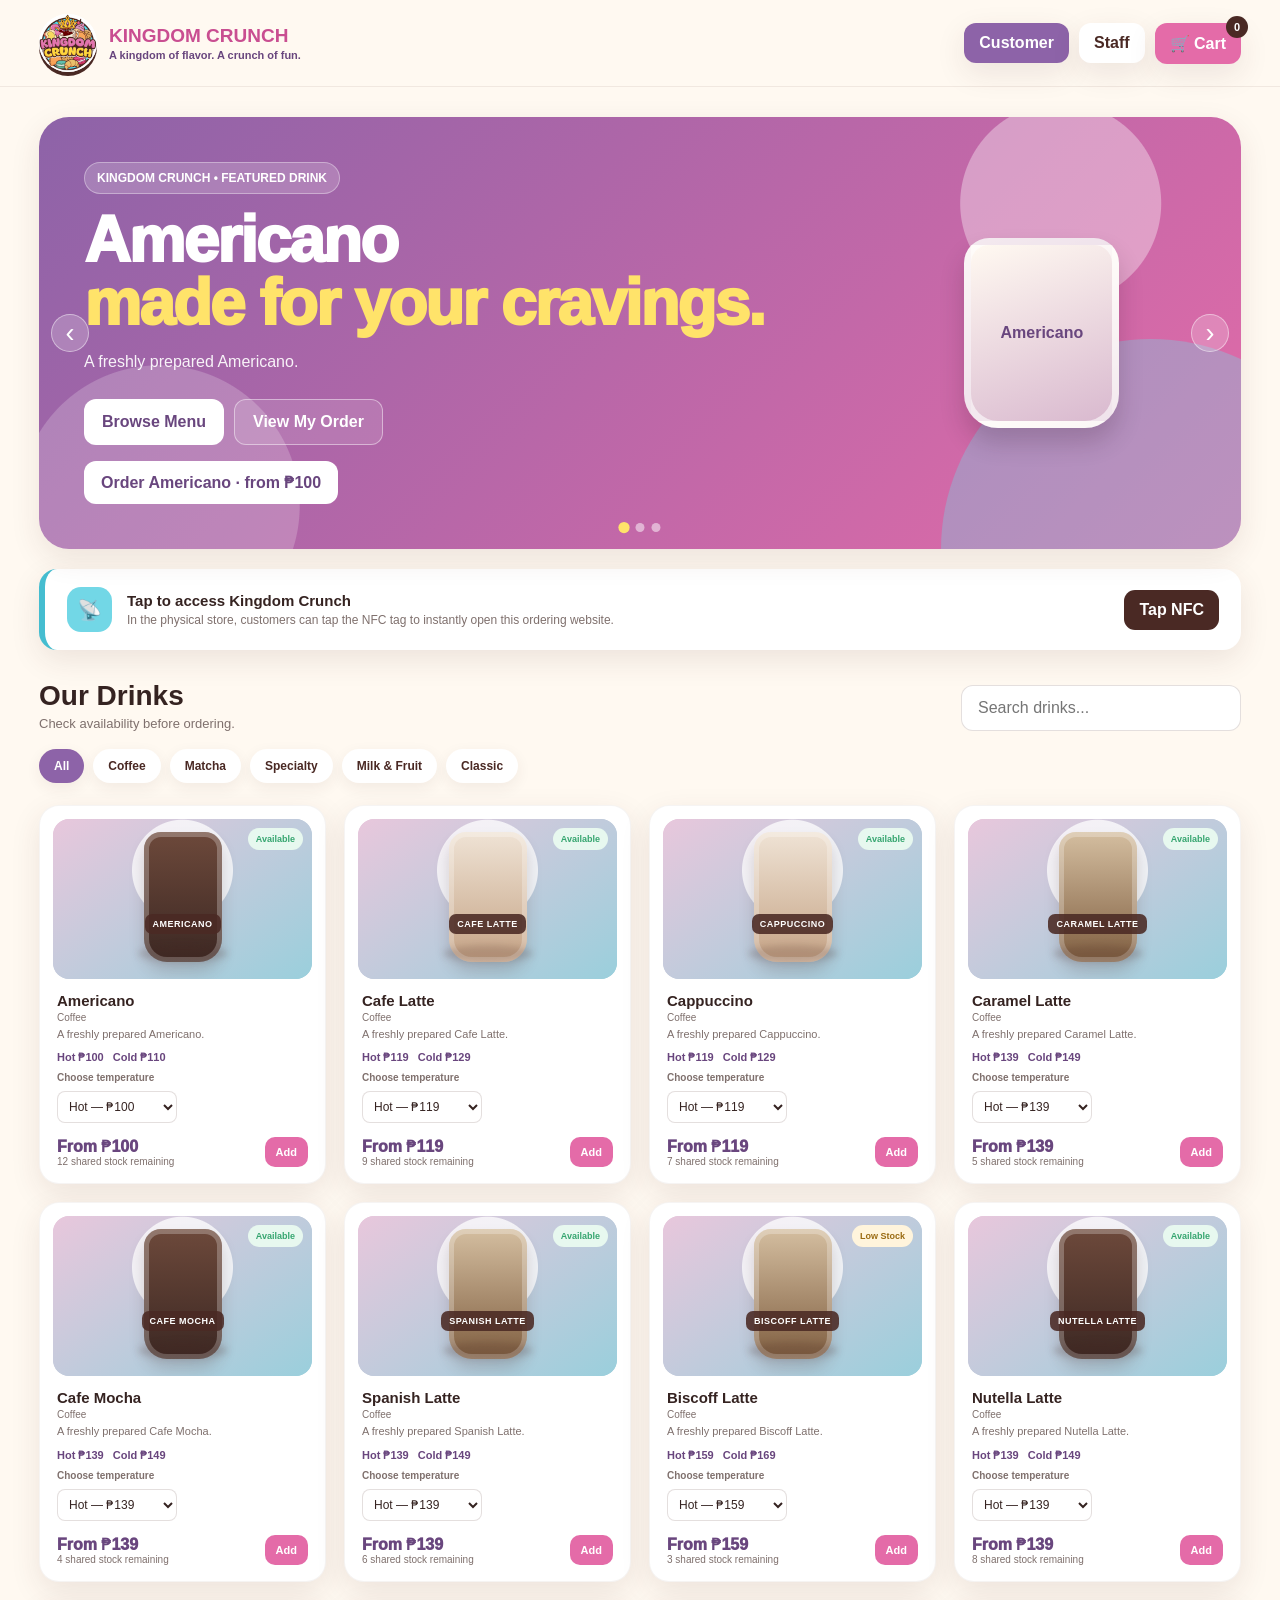
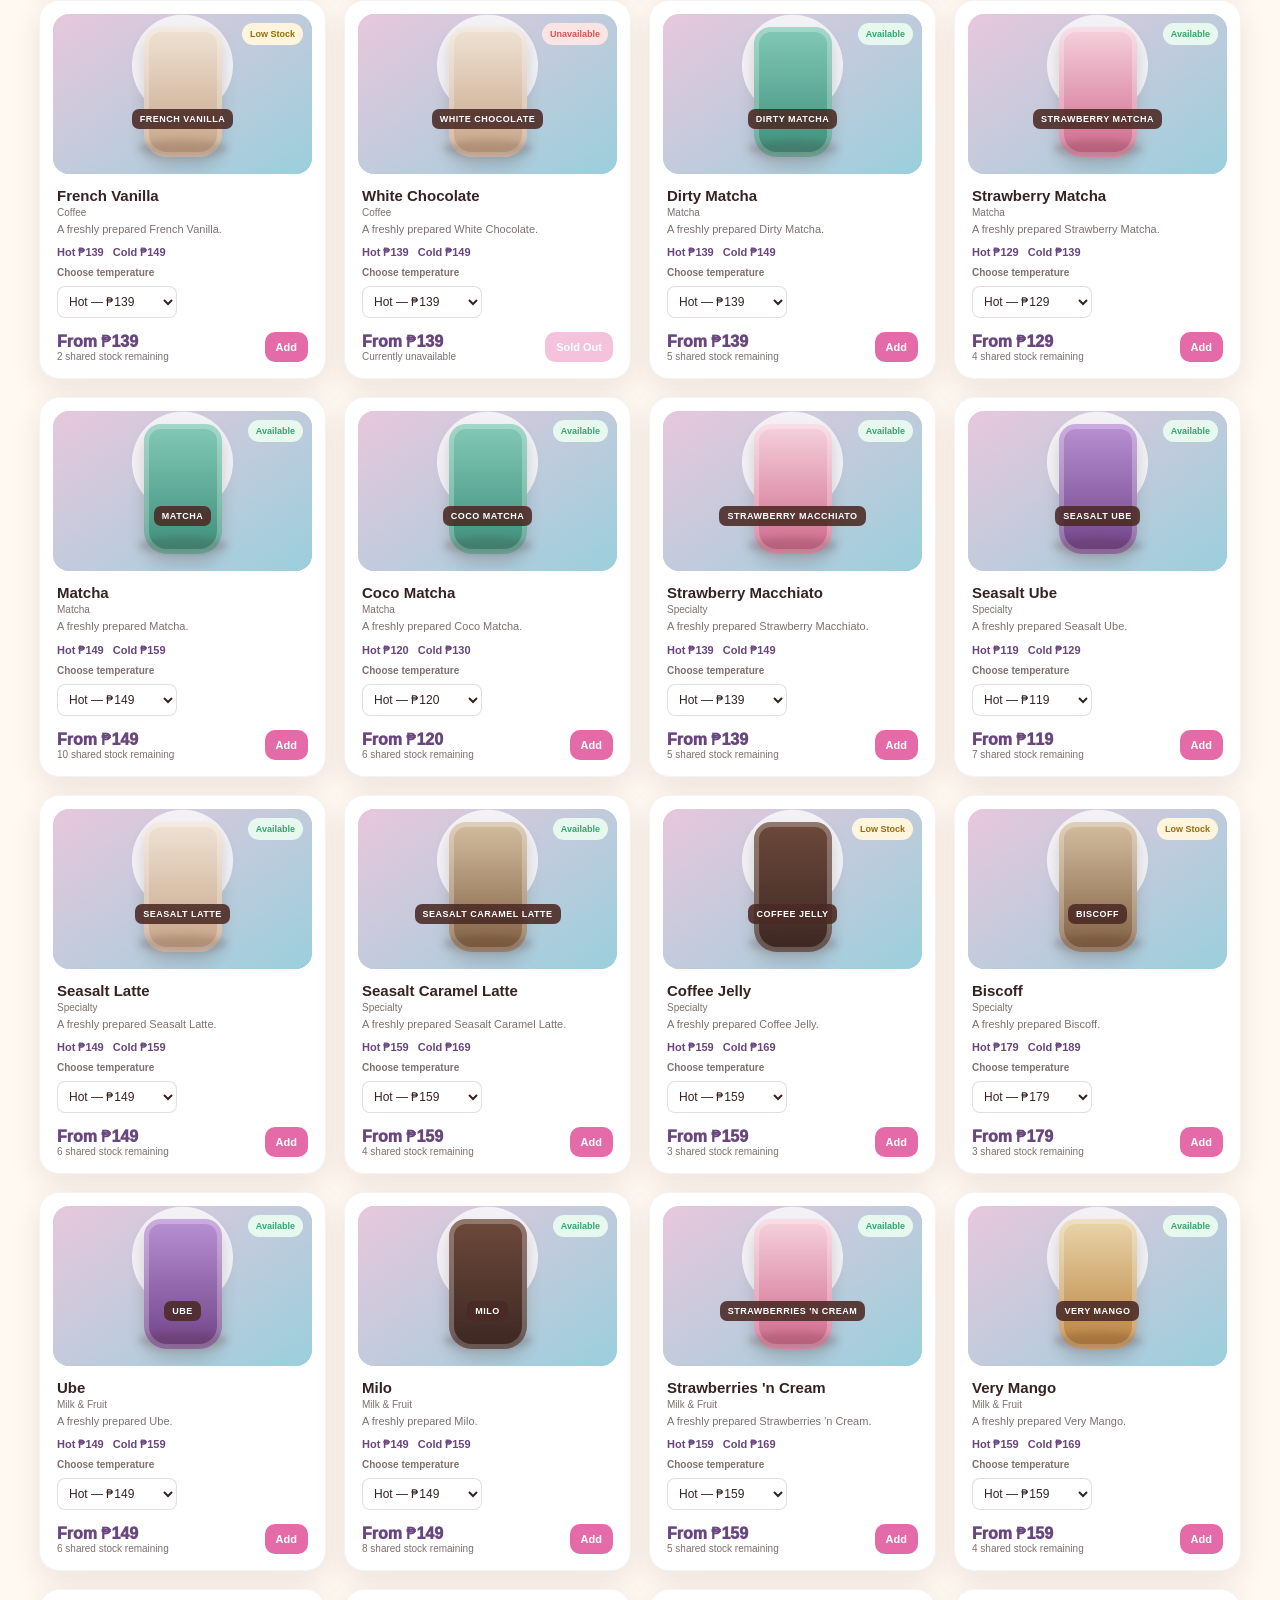
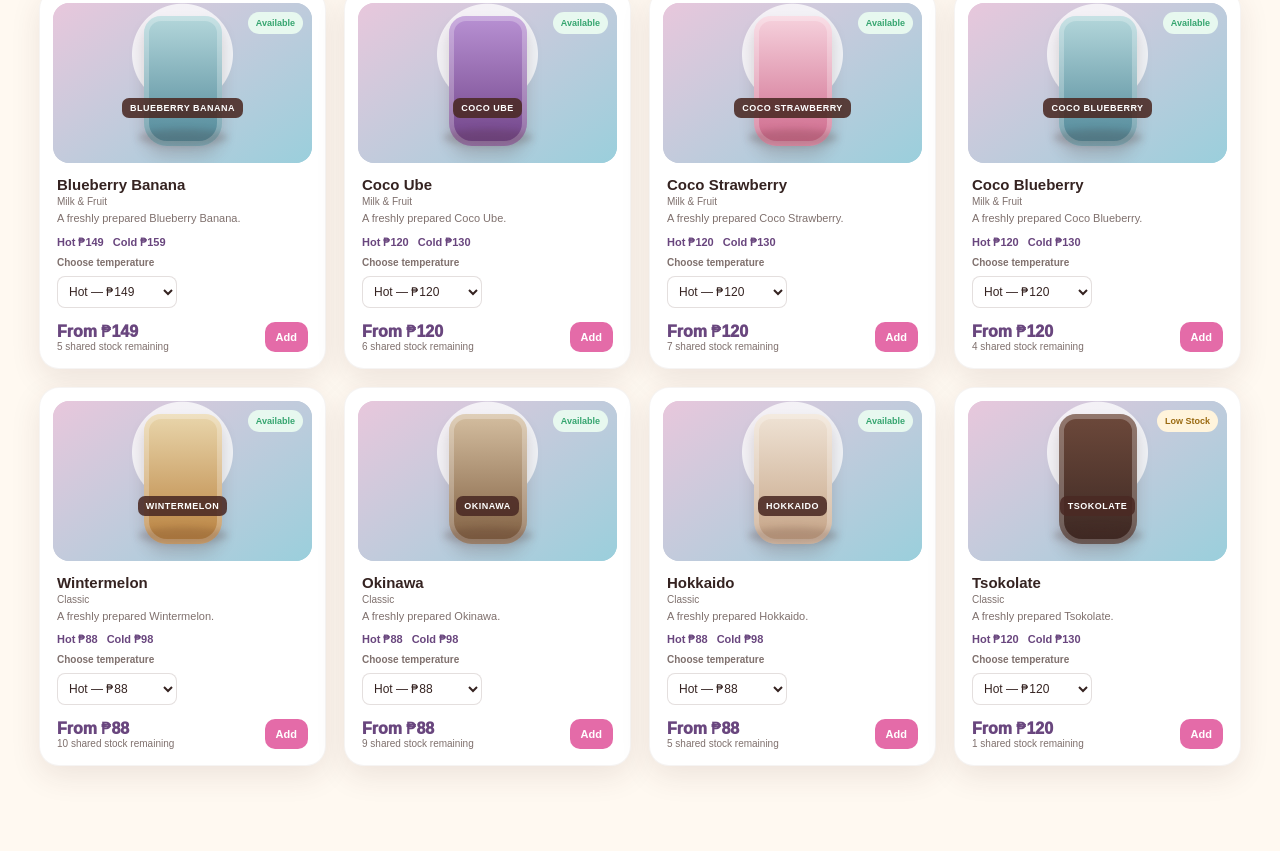
==== index.html @ b1616cf6 "Rename Kingdom Crunch.html to index.html" ====
<!DOCTYPE html>
<html lang="en">
<head>
<meta charset="UTF-8">
<meta name="viewport" content="width=device-width, initial-scale=1.0">
<title>Kingdom Crunch — Order & Inventory</title>

<link rel="stylesheet" href="Kingdom Crunch Design.css">
</head>

<body>

<!-- =========================
     HEADER
========================== -->

<!-- WEBSITE SECTION: Top navigation / Customer, Staff, and Cart controls -->
<header>
    <div class="nav">

        <div class="brand">
            <img class="brand-logo" src="images/kingdom-crunch-logo.png" alt="Kingdom Crunch logo">

            <div class="brand-text">
                <h1>KINGDOM CRUNCH</h1>
                <p>A kingdom of flavor. A crunch of fun.</p>
            </div>
        </div>

        <div class="nav-actions">
            <button class="nav-btn active" id="customerBtn" onclick="switchView('customer')">
                Customer
            </button>

            <button class="nav-btn" id="staffBtn" onclick="switchView('staff')">
                Staff
            </button>

            <button class="nav-btn cart-btn" onclick="openCart()">
                🛒 Cart
                <span class="cart-count" id="cartCount">0</span>
            </button>
        </div>

    </div>
</header>

<!-- =========================
     CUSTOMER VIEW
========================== -->

<!-- WEBSITE SECTION: Customer storefront / ordering page -->
<section id="customerView">

    <!-- WEBSITE COMPONENT: Featured drinks carousel; staff controls the slides from the Staff tab. -->
    <div class="hero">
        <div class="hero-card featured-carousel" id="featuredCarousel" aria-label="Featured drinks carousel">
            <button class="carousel-arrow carousel-prev" type="button" aria-label="Previous featured drink" onclick="moveFeatured(-1)">‹</button>
            <div class="hero-content" id="featuredContent">
                <div class="hero-badge">KINGDOM CRUNCH • ORDER ONLINE</div>
                <h2>Your favorite drinks,<br><span>ready when you are.</span></h2>
                <p>Browse the Kingdom Crunch menu, check current availability, place your order, and pick it up when you're ready.</p>
                <div class="hero-actions">
                    <button class="primary-btn" onclick="scrollToMenu()">Browse Menu</button>
                    <button class="secondary-btn" onclick="openCart()">View My Order</button>
                </div>
            </div>
            <div class="featured-image-wrap" id="featuredImageWrap" aria-hidden="true"></div>
            <button class="carousel-arrow carousel-next" type="button" aria-label="Next featured drink" onclick="moveFeatured(1)">›</button>
            <div class="carousel-dots" id="featuredDots" aria-label="Featured slide controls"></div>
        </div>
    </div>

    <!-- WEBSITE COMPONENT: NFC access / tap-to-order entry point -->
    <div class="nfc-banner">

        <div class="nfc-card">

            <div class="nfc-info">

                <div class="nfc-icon">
                    📡
                </div>

                <div>
                    <h3>Tap to access Kingdom Crunch</h3>

                    <p>
                        In the physical store, customers can tap the NFC tag
                        to instantly open this ordering website.
                    </p>
                </div>

            </div>
            <button class="nfc-btn" onclick="simulateNFC()">
                Tap NFC
            </button>

        </div>

    </div>

    <!-- WEBSITE SECTION: Product menu, search, categories, availability, and ordering -->
    <main class="content" id="menu">

        <div class="section-header">

            <div>
                <h2>Our Drinks</h2>
                <p>Check availability before ordering.</p>
            </div>

            <div class="search-box">
                <input
                    type="text"
                    id="searchInput"
                    placeholder="Search drinks..."
                    oninput="renderProducts()"
                >
            </div>

        </div>

        <div class="category-row" id="categoryRow"></div>

        <div class="product-grid" id="productGrid"></div>

    </main>

</section>

<!-- =========================
     STAFF VIEW
========================== -->

<!-- WEBSITE SECTION: Staff inventory management dashboard -->
<section id="staffView">

    <main class="content">

        <div class="staff-header">
            <h2>Inventory Management</h2>

            <p>
                Staff dashboard for monitoring product availability and stock levels.
            </p>
        </div>

        <!-- STAFF SUBTABS: switch between inventory tools and incoming customer orders. -->
        <div class="staff-subtabs">
            <button type="button" class="staff-subtab active" id="inventoryTabBtn" onclick="switchStaffTab('inventory')">Inventory</button>
            <button type="button" class="staff-subtab" id="ordersTabBtn" onclick="switchStaffTab('orders')">Customer Orders <span id="pendingOrderCount" class="order-count">0</span></button>
        </div>

        <div class="stats staff-inventory-section">

            <div class="stat-card">
                <small>Total Products</small>
                <strong id="totalProducts">0</strong>
            </div>

            <div class="stat-card">
                <small>Available</small>
                <strong id="availableProducts">0</strong>
            </div>

            <div class="stat-card">
                <small>Low Stock</small>
                <strong id="lowStockProducts">0</strong>
            </div>

            <div class="stat-card">
                <small>Out of Stock</small>
                <strong id="outStockProducts">0</strong>
            </div>

        </div>

        <!-- STAFF FEATURE: Add/edit products without editing source code. -->
        <section class="staff-panel staff-inventory-section" id="productEditorPanel">
            <div class="panel-heading">
                <div><h3 id="productFormTitle">Add a Drink</h3><p>Enter drink details, separate hot/cold prices, and shared stock.</p></div>
                <button class="secondary-staff-btn" type="button" onclick="resetProductForm()">Clear Form</button>
            </div>
            <form id="productForm" class="product-form" onsubmit="saveProductForm(event)">
                <input type="hidden" id="editProductId">
                <div class="form-group"><label for="productName">Drink name *</label><input id="productName" required maxlength="80" placeholder="e.g., Brown Sugar Latte"></div>
                <div class="form-group"><label for="productCategory">Category *</label><input id="productCategory" required list="categoryOptions" maxlength="50" placeholder="e.g., Coffee"><datalist id="categoryOptions"><option>Coffee</option><option>Matcha</option><option>Specialty</option><option>Milk & Fruit</option><option>Classic</option></datalist></div>
                <div class="form-group"><label for="hotPrice">Hot price (₱) *</label><input id="hotPrice" type="number" min="0" step="0.01" required></div>
                <div class="form-group"><label for="coldPrice">Cold price (₱) *</label><input id="coldPrice" type="number" min="0" step="0.01" required></div>
                <div class="form-group"><label for="productStock">Shared stock quantity *</label><input id="productStock" type="number" min="0" step="1" required value="0"></div>
                <div class="form-group"><label for="productAvailability">Availability</label><select id="productAvailability"><option value="true">Available for ordering</option><option value="false">Mark unavailable</option></select></div>
                <div class="form-group form-wide"><label for="productDescription">Description</label><textarea id="productDescription" rows="3" maxlength="300" placeholder="Short description shown to customers"></textarea></div>
                <div class="form-group form-wide"><label for="productImage">Drink image (optional)</label><input id="productImage" type="file" accept="image/*"><small>Images are resized for this browser-based demo. Leave empty to keep the current image when editing.</small><div id="imagePreview" class="image-preview"></div></div>
                <div class="form-group form-wide form-check"><label><input id="productFeatured" type="checkbox"> Include this drink in the homepage featured carousel</label></div>
                <div class="form-actions form-wide"><button class="checkout-btn" type="submit" id="saveProductButton">Save Drink</button><button class="secondary-staff-btn" type="button" onclick="resetProductForm()">Cancel edit</button></div>
            </form>
        </section>

        <!-- STAFF FEATURE: Feature selection and ordering for homepage carousel. -->
        <section class="staff-panel">
            <div class="panel-heading"><div><h3>Homepage Featured Drinks</h3><p>Choose the slides customers see, and change their order.</p></div></div>
            <div id="featuredManager" class="featured-manager"></div>
        </section>

        <div class="inventory-table-wrap staff-inventory-section">

            <table>

                <thead>
                    <tr>
                        <th>Product</th>
                        <th>Category</th>
                        <th>Hot / Cold</th>
                        <th>Shared Stock</th>
                        <th>Status</th>
                        <th>Availability</th>
                        <th>Manage</th>
                    </tr>
                </thead>

                <tbody id="inventoryBody"></tbody>

            </table>

        </div>

        <!-- STAFF FEATURE: Customer orders and pickup tracking. Orders persist in this browser. -->
        <section class="staff-panel" id="staffOrdersPanel" style="display:none;">
            <div class="panel-heading">
                <div><h3>Customer Orders</h3><p>Review scheduled pickups, confirm preparation, and mark orders completed after pickup.</p></div>
                <button type="button" class="secondary-staff-btn" onclick="renderStaffOrders()">Refresh</button>
            </div>
            <div class="order-filter-row">
                <label for="orderStatusFilter">Show:</label>
                <select id="orderStatusFilter" onchange="renderStaffOrders()">
                    <option value="active">Active orders</option>
                    <option value="completed">Completed orders</option>
                    <option value="all">All orders</option>
                </select>
            </div>
            <div id="staffOrdersList" class="staff-orders-list"></div>
        </section>

    </main>

</section>

<!-- WEBSITE COMPONENT: Customer shopping cart modal -->
<!-- =========================
     CART MODAL
========================== -->

<div class="overlay" id="cartOverlay">

    <div class="modal">

        <div class="modal-header">

            <h3>Your Order</h3>

            <button class="close-btn" onclick="closeCart()">
                ×
            </button>

        </div>

        <div id="cartItems"></div>

        <div id="cartFooter"></div>

    </div>

</div>

<!-- WEBSITE COMPONENT: Checkout and order confirmation modal -->
<!-- =========================
     CHECKOUT MODAL
========================== -->

<div class="overlay" id="checkoutOverlay">

    <div class="modal" id="checkoutModal">

        <div class="modal-header">

            <h3>Checkout</h3>

            <button class="close-btn" onclick="closeCheckout()">
                ×
            </button>

        </div>

        <form onsubmit="placeOrder(event)">

            <div class="form-group">
                <label>Customer Name</label>

                <input
                    type="text"
                    id="customerName"
                    required
                    placeholder="Enter your name"
                >
            </div>

            <div class="form-group">
                <label>Pickup Time</label>

                <select id="pickupTime" required>

                    <option value="">
                        Select pickup time
                    </option>

                    <option>10:00 AM</option>
                    <option>10:15 AM</option>
                    <option>10:30 AM</option>
                    <option>10:45 AM</option>
                    <option>11:00 AM</option>
                    <option>11:15 AM</option>
                    <option>11:30 AM</option>
                    <option>11:45 AM</option>
                    <option>12:00 PM</option>
                    <option>12:15 PM</option>
                    <option>12:30 PM</option>
                    <option>12:45 PM</option>
                    <option>1:00 PM</option>
                    <option>1:15 PM</option>
                    <option>1:30 PM</option>
                    <option>1:45 PM</option>
                    <option>2:00 PM</option>

                </select>

            </div>

            <div class="form-group">

                <label>Payment Method</label>

                <select id="paymentMethod">

                    <option>Pay at Store</option>
                    <option>GCash</option>
                    <option>Cash</option>

                </select>

            </div>

            <button class="checkout-btn" type="submit">
                Confirm Order
            </button>

        </form>

    </div>

</div>

<!-- =========================
     JAVASCRIPT
========================== -->

<!-- WEBSITE LOGIC: All interactive behavior is in script.js -->
<script src="Kingdom Crunch.js"></script>

</body>
</html>
---- Kingdom Crunch Design.css ----
:root {
        --pink: #e46ba8;
        --pink-dark: #c94e91;
        --purple: #8d63a8;
        --purple-dark: #69467e;
        --blue: #72d7e6;
        --blue-dark: #45bdd0;
        --brown: #4a2924;
        --cream: #fff9f1;
        --white: #ffffff;
        --text: #352321;
        --muted: #7f706d;
        --green: #35a56f;
        --yellow: #e6a93b;
        --red: #d9534f;
        --shadow: 0 10px 30px rgba(74, 41, 36, 0.10);
        --radius: 20px;
    }
    * {
        box-sizing: border-box;
        margin: 0;
        padding: 0;
    }
    html {
        scroll-behavior: smooth;
    }
    body {
        font-family: Arial, Helvetica, sans-serif;
        background: var(--cream);
        color: var(--text);
    }
    button,
    input,
    select {
        font: inherit;
    }
    button {
        cursor: pointer;
    }
    /* COMPONENT: Header and navigation shown at the top of the website */
    /* =========================
       HEADER
    ========================== */
    header {
        position: sticky;
        top: 0;
        z-index: 1000;
        background: rgba(255, 249, 241, 0.96);
        backdrop-filter: blur(12px);
        border-bottom: 1px solid rgba(74, 41, 36, 0.08);
    }
    .nav {
        max-width: 1250px;
        margin: auto;
        padding: 14px 24px;
        display: flex;
        justify-content: space-between;
        align-items: center;
        gap: 20px;
    }
    .brand {
        display: flex;
        align-items: center;
        gap: 12px;
    }
    .logo-placeholder {
        width: 52px;
        height: 52px;
        border-radius: 50%;
        background:
            radial-gradient(circle at 35% 25%, var(--yellow, #ffd23c) 0 10%, transparent 11%),
            linear-gradient(145deg, var(--pink), var(--purple));
        display: grid;
        place-items: center;
        color: white;
        font-weight: 900;
        font-size: 14px;
        border: 4px solid var(--brown);
        box-shadow: 0 4px 0 var(--brown);
    }
    .brand-text h1 {
        font-size: 19px;
        line-height: 1;
        font-weight: 900;
        color: var(--pink-dark);
    }
    .brand-text p {
        font-size: 11px;
        margin-top: 4px;
        color: var(--purple-dark);
        font-weight: 700;
    }
    .nav-actions {
        display: flex;
        align-items: center;
        gap: 10px;
    }
    .nav-btn {
        border: none;
        background: white;
        color: var(--brown);
        padding: 11px 15px;
        border-radius: 12px;
        font-weight: 700;
        box-shadow: var(--shadow);
    }
    .nav-btn.active {
        background: var(--purple);
        color: white;
    }
    .cart-btn {
        position: relative;
        background: var(--pink);
        color: white;
    }
    .cart-count {
        position: absolute;
        top: -7px;
        right: -7px;
        min-width: 22px;
        height: 22px;
        border-radius: 50%;
        background: var(--brown);
        color: white;
        font-size: 11px;
        display: grid;
        place-items: center;
        font-weight: 900;
    }
    /* COMPONENT: Main hero / welcome banner */
    /* =========================
       HERO
    ========================== */

    .hero {
        max-width: 1250px;
        margin: 30px auto 20px;
        padding: 0 24px;
    }

    .hero-card {
        min-height: 330px;
        border-radius: 30px;
        padding: 45px;
        position: relative;
        overflow: hidden;
        background:
            radial-gradient(circle at 85% 20%, rgba(255,255,255,0.36) 0 100px, transparent 101px),
            radial-gradient(circle at 10% 90%, rgba(255,255,255,0.20) 0 140px, transparent 141px),
            linear-gradient(135deg, var(--purple), var(--pink));
        color: white;
        box-shadow: var(--shadow);
    }

    .hero-card::after {
        content: "";
        position: absolute;
        width: 420px;
        height: 420px;
        right: -120px;
        bottom: -210px;
        background: var(--blue);
        border-radius: 50%;
        opacity: 0.35;
    }

    .hero-content {
        max-width: 680px;
        position: relative;
        z-index: 2;
    }

    .hero-badge {
        display: inline-block;
        background: rgba(255,255,255,0.18);
        border: 1px solid rgba(255,255,255,0.35);
        padding: 8px 12px;
        border-radius: 999px;
        font-size: 12px;
        font-weight: 800;
        margin-bottom: 15px;
    }

    .hero h2 {
        font-size: clamp(36px, 5vw, 65px);
        line-height: 0.98;
        font-weight: 1000;
        letter-spacing: -2px;
    }

    .hero h2 span {
        color: #ffe36a;
    }

    .hero p {
        margin-top: 15px;
        max-width: 600px;
        line-height: 1.6;
        color: rgba(255,255,255,0.92);
    }

    .hero-actions {
        margin-top: 24px;
        display: flex;
        flex-wrap: wrap;
        gap: 10px;
    }

    .primary-btn {
        border: none;
        padding: 13px 18px;
        border-radius: 12px;
        background: white;
        color: var(--purple-dark);
        font-weight: 900;
    }

    .secondary-btn {
        border: 1px solid rgba(255,255,255,0.45);
        padding: 13px 18px;
        border-radius: 12px;
        background: rgba(255,255,255,0.12);
        color: white;
        font-weight: 800;
    }

    /* COMPONENT: NFC tap-to-order banner */
    /* =========================
       NFC BANNER
    ========================== */

    .nfc-banner {
        max-width: 1250px;
        margin: 18px auto;
        padding: 0 24px;
    }

    .nfc-card {
        background: white;
        border-radius: 18px;
        padding: 18px 22px;
        display: flex;
        align-items: center;
        justify-content: space-between;
        gap: 20px;
        box-shadow: var(--shadow);
        border-left: 6px solid var(--blue-dark);
    }

    .nfc-info {
        display: flex;
        align-items: center;
        gap: 15px;
    }

    .nfc-icon {
        width: 45px;
        height: 45px;
        border-radius: 14px;
        background: var(--blue);
        display: grid;
        place-items: center;
        font-size: 20px;
    }

    .nfc-info h3 {
        font-size: 15px;
        margin-bottom: 4px;
    }

    .nfc-info p {
        font-size: 12px;
        color: var(--muted);
    }

    .nfc-btn {
        border: none;
        background: var(--brown);
        color: white;
        padding: 11px 15px;
        border-radius: 11px;
        font-weight: 800;
    }

    /* SECTION: Customer menu, search, and category controls */
    /* =========================
       CUSTOMER AREA
    ========================== */

    .content {
        max-width: 1250px;
        margin: 25px auto;
        padding: 0 24px 60px;
    }

    .section-header {
        display: flex;
        align-items: end;
        justify-content: space-between;
        gap: 20px;
        margin: 30px 0 18px;
    }

    .section-header h2 {
        font-size: 28px;
    }

    .section-header p {
        font-size: 13px;
        color: var(--muted);
        margin-top: 4px;
    }

    .search-box {
        min-width: 280px;
        position: relative;
    }

    .search-box input {
        width: 100%;
        padding: 13px 16px;
        border-radius: 12px;
        border: 1px solid rgba(74,41,36,0.15);
        outline: none;
        background: white;
    }

    .category-row {
        display: flex;
        flex-wrap: wrap;
        gap: 9px;
        margin-bottom: 22px;
    }

    .category {
        border: none;
        background: white;
        color: var(--brown);
        padding: 10px 15px;
        border-radius: 999px;
        font-size: 12px;
        font-weight: 800;
        box-shadow: 0 5px 15px rgba(74,41,36,0.07);
    }

    .category.active {
        background: var(--purple);
        color: white;
    }

    /* COMPONENT: Product cards and availability indicators */
    /* =========================
       PRODUCTS
    ========================== */

    .product-grid {
        display: grid;
        grid-template-columns: repeat(4, 1fr);
        gap: 18px;
    }

    .product-card {
        background: white;
        border-radius: var(--radius);
        padding: 13px;
        box-shadow: var(--shadow);
        border: 1px solid rgba(74,41,36,0.05);
        transition: 0.2s ease;
    }

    .product-card:hover {
        transform: translateY(-3px);
    }

    .product-visual {
        height: 195px;
        border-radius: 16px;
        display: grid;
        place-items: center;
        position: relative;
        overflow: hidden;
        background:
            radial-gradient(circle at 50% 32%, rgba(255,255,255,0.75) 0 50px, transparent 51px),
            linear-gradient(145deg, #e8c7dc, #9acfdc);
    }

    .product-visual::before {
        content: "";
        width: 78px;
        height: 130px;
        background: linear-gradient(to bottom, #fff9f1, #e4cfc5);
        border-radius: 17px 17px 23px 23px;
        box-shadow:
            0 10px 15px rgba(74,41,36,0.18),
            inset 0 0 0 5px rgba(255,255,255,0.25);
        position: absolute;
        bottom: 17px;
    }

    .product-visual::after {
        content: "";
        width: 90px;
        height: 17px;
        position: absolute;
        bottom: 17px;
        border-radius: 50%;
        background: rgba(74,41,36,0.18);
        filter: blur(3px);
    }

    .drink-shade-1::before {
        background: linear-gradient(to bottom, #6d493b, #3c2823);
    }

    .drink-shade-2::before {
        background: linear-gradient(to bottom, #efe3d5, #c5a385);
    }

    .drink-shade-3::before {
        background: linear-gradient(to bottom, #d4bea0, #805f41);
    }

    .drink-shade-4::before {
        background: linear-gradient(to bottom, #b891d3, #704388);
    }

    .drink-shade-5::before {
        background: linear-gradient(to bottom, #83c9b7, #3d8e7b);
    }

    .drink-shade-6::before {
        background: linear-gradient(to bottom, #f6d2dd, #ce688b);
    }

    .drink-shade-7::before {
        background: linear-gradient(to bottom, #e9d6ac, #b9813e);
    }

    .drink-shade-8::before {
        background: linear-gradient(to bottom, #b4d7db, #4f8798);
    }

    .drink-label {
        position: absolute;
        z-index: 2;
        background: rgba(74,41,36,0.88);
        color: white;
        font-size: 9px;
        font-weight: 900;
        padding: 5px 8px;
        border-radius: 7px;
        bottom: 45px;
        text-transform: uppercase;
        letter-spacing: 0.5px;
    }

    .status {
        position: absolute;
        top: 9px;
        right: 9px;
        z-index: 3;
        padding: 6px 8px;
        border-radius: 999px;
        font-size: 9px;
        font-weight: 900;
    }

    .status.available {
        background: #e7f8ef;
        color: var(--green);
    }

    .status.low {
        background: #fff4dc;
        color: #9a6a11;
    }

    .status.out {
        background: #fae5e4;
        color: var(--red);
    }

    .product-body {
        padding: 13px 4px 3px;
    }

    .product-name {
        font-weight: 900;
        font-size: 15px;
    }

    .product-category {
        font-size: 10px;
        color: var(--muted);
        margin-top: 3px;
    }

    .product-bottom {
        margin-top: 11px;
        display: flex;
        align-items: center;
        justify-content: space-between;
        gap: 8px;
    }

    .price {
        font-weight: 1000;
        color: var(--purple-dark);
    }

    .stock-text {
        font-size: 10px;
        color: var(--muted);
    }

    .add-btn {
        border: none;
        background: var(--pink);
        color: white;
        padding: 9px 11px;
        border-radius: 10px;
        font-size: 11px;
        font-weight: 900;
    }

    .add-btn:disabled {
        opacity: 0.4;
        cursor: not-allowed;
    }

    /* SECTION: Staff inventory management dashboard */
    /* =========================
       STAFF DASHBOARD
    ========================== */

    #staffView {
        display: none;
    }

    .staff-header {
        margin-top: 35px;
        margin-bottom: 20px;
    }

    .staff-header h2 {
        font-size: 30px;
    }

    .staff-header p {
        margin-top: 6px;
        color: var(--muted);
    }

    .stats {
        display: grid;
        grid-template-columns: repeat(4, 1fr);
        gap: 15px;
        margin-bottom: 25px;
    }

    .stat-card {
        background: white;
        padding: 20px;
        border-radius: 18px;
        box-shadow: var(--shadow);
    }

    .stat-card small {
        color: var(--muted);
        font-size: 11px;
    }

    .stat-card strong {
        display: block;
        font-size: 28px;
        margin-top: 8px;
    }

    .inventory-table-wrap {
        background: white;
        border-radius: 20px;
        box-shadow: var(--shadow);
        overflow: auto;
    }

    table {
        border-collapse: collapse;
        width: 100%;
        min-width: 780px;
    }

    th,
    td {
        padding: 14px 16px;
        border-bottom: 1px solid rgba(74,41,36,0.08);
        text-align: left;
        font-size: 13px;
    }

    th {
        background: #fbf5ee;
        font-size: 11px;
        color: var(--muted);
        text-transform: uppercase;
    }

    .stock-edit {
        display: flex;
        align-items: center;
        gap: 7px;
    }

    .stock-edit button {
        width: 30px;
        height: 30px;
        border: none;
        border-radius: 8px;
        background: var(--blue);
        font-weight: 900;
    }

    .stock-number {
        min-width: 35px;
        text-align: center;
        font-weight: 900;
    }

    .toggle-btn {
        border: none;
        padding: 8px 10px;
        border-radius: 9px;
        font-size: 10px;
        font-weight: 900;
    }

    .toggle-btn.off {
        background: #fae5e4;
        color: var(--red);
    }

    .toggle-btn.on {
        background: #e7f8ef;
        color: var(--green);
    }

    /* COMPONENT: Shopping cart popup */
    /* =========================
       CART MODAL
    ========================== */

    .overlay {
        position: fixed;
        inset: 0;
        background: rgba(48, 29, 26, 0.55);
        z-index: 2000;
        display: none;
        align-items: center;
        justify-content: center;
        padding: 20px;
    }

    .modal {
        width: min(560px, 100%);
        max-height: 90vh;
        overflow-y: auto;
        background: white;
        border-radius: 25px;
        box-shadow: 0 30px 80px rgba(0,0,0,0.25);
        padding: 25px;
    }

    .modal-header {
        display: flex;
        justify-content: space-between;
        align-items: center;
        margin-bottom: 18px;
    }

    .modal-header h3 {
        font-size: 24px;
    }

    .close-btn {
        width: 35px;
        height: 35px;
        border-radius: 50%;
        border: none;
        background: #f4eeee;
        color: var(--brown);
        font-weight: 900;
    }

    .cart-item {
        display: flex;
        justify-content: space-between;
        align-items: center;
        gap: 15px;
        padding: 12px 0;
        border-bottom: 1px solid rgba(74,41,36,0.08);
    }

    .cart-item-name {
        font-weight: 900;
        font-size: 14px;
    }

    .cart-item-price {
        font-size: 12px;
        color: var(--muted);
        margin-top: 3px;
    }

    .qty-controls {
        display: flex;
        align-items: center;
        gap: 8px;
    }

    .qty-controls button {
        width: 28px;
        height: 28px;
        border: none;
        border-radius: 8px;
        background: #f2ebed;
        font-weight: 900;
    }

    .cart-summary {
        padding-top: 18px;
    }

    .summary-line {
        display: flex;
        justify-content: space-between;
        margin-bottom: 9px;
        font-size: 13px;
    }

    .summary-line.total {
        margin-top: 12px;
        padding-top: 12px;
        border-top: 1px solid rgba(74,41,36,0.12);
        font-size: 18px;
        font-weight: 1000;
    }

    .checkout-btn {
        width: 100%;
        border: none;
        background: var(--purple);
        color: white;
        padding: 14px;
        border-radius: 12px;
        margin-top: 15px;
        font-weight: 900;
    }

    .empty-cart {
        text-align: center;
        color: var(--muted);
        padding: 30px 0;
    }

    /* COMPONENT: Checkout and order confirmation popup */
    /* =========================
       CHECKOUT MODAL
    ========================== */

    .form-group {
        margin-bottom: 13px;
    }

    .form-group label {
        display: block;
        font-size: 12px;
        font-weight: 800;
        margin-bottom: 5px;
    }

    .form-group input,
    .form-group select {
        width: 100%;
        padding: 12px;
        border-radius: 10px;
        border: 1px solid rgba(74,41,36,0.15);
        outline: none;
    }

    .success-box {
        text-align: center;
        padding: 20px 5px;
    }

    .success-icon {
        width: 65px;
        height: 65px;
        margin: auto;
        border-radius: 50%;
        background: #e7f8ef;
        color: var(--green);
        display: grid;
        place-items: center;
        font-size: 28px;
        font-weight: 1000;
    }

    .order-number {
        font-size: 27px;
        font-weight: 1000;
        margin: 15px 0 5px;
        color: var(--purple-dark);
    }

    .success-box p {
        color: var(--muted);
        line-height: 1.5;
        font-size: 13px;
    }

    /* =========================
       RESPONSIVE
    ========================== */

    @media (max-width: 1050px) {
        .product-grid {
            grid-template-columns: repeat(3, 1fr);
        }

        .stats {
            grid-template-columns: repeat(2, 1fr);
        }
    }

    @media (max-width: 760px) {
        .nav {
            padding: 12px 15px;
        }

        .brand-text {
            display: none;
        }

        .hero {
            padding: 0 15px;
        }

        .hero-card {
            padding: 30px 25px;
        }

        .content,
        .nfc-banner {
            padding-left: 15px;
            padding-right: 15px;
        }

        .section-header {
            align-items: stretch;
            flex-direction: column;
        }

        .search-box {
            min-width: auto;
        }

        .product-grid {
            grid-template-columns: repeat(2, 1fr);
        }

        .nfc-card {
            align-items: flex-start;
            flex-direction: column;
        }
    }

    @media (max-width: 480px) {
        .product-grid {
            grid-template-columns: 1fr;
        }

        .stats {
            grid-template-columns: 1fr;
        }

        .nav-actions .nav-btn:not(.cart-btn) {
            display: none;
        }
    }


/* UPDATE: Logo asset uses the original brand image; palette and layout remain unchanged. */
.brand-logo { width: 58px; height: 58px; object-fit: contain; border-radius: 50%; background: #fff; box-shadow: 0 4px 0 var(--brown); }
/* UPDATE: Featured carousel keeps the existing gradient hero style. */
.featured-carousel { display:flex; align-items:center; min-height:330px; }
.featured-carousel .hero-content { width: min(62%, 680px); }
.featured-image-wrap { position:absolute; right:7%; top:50%; transform:translateY(-50%); width:230px; height:230px; z-index:1; display:grid; place-items:center; }
.featured-image-wrap img { width:190px; height:190px; object-fit:contain; filter:drop-shadow(0 15px 20px rgba(50,20,40,.22)); border-radius:20px; }
.featured-image-wrap .featured-placeholder { width:155px;height:190px;border-radius:25px 25px 34px 34px;background:linear-gradient(160deg,#fff9f1,#d9b9cf);border:7px solid rgba(255,255,255,.6);box-shadow:0 15px 25px rgba(50,20,40,.2);display:grid;place-items:center;text-align:center;color:var(--purple-dark);font-weight:900;padding:15px; }
.carousel-arrow { position:absolute; z-index:5; top:50%; transform:translateY(-50%); width:38px;height:38px;border:1px solid rgba(255,255,255,.45);border-radius:50%;background:rgba(255,255,255,.2);color:#fff;font-size:27px;line-height:1; }
.carousel-prev { left:12px; } .carousel-next { right:12px; }
.carousel-dots { position:absolute; z-index:5; bottom:17px; left:50%; transform:translateX(-50%); display:flex; gap:7px; }
.carousel-dot { width:9px;height:9px;padding:0;border:0;border-radius:50%;background:rgba(255,255,255,.5); }
.carousel-dot.active { background:#ffe36a; transform:scale(1.25); }
.featured-order-btn { border:0;border-radius:12px;padding:12px 17px;background:#fff;color:var(--purple-dark);font-weight:900;margin-top:16px; }
.staff-panel { background:#fff;border-radius:20px;padding:22px;margin:22px 0;box-shadow:var(--shadow); }
.panel-heading { display:flex;justify-content:space-between;align-items:center;gap:15px;margin-bottom:17px; }
.panel-heading h3 { font-size:21px; } .panel-heading p { color:var(--muted);font-size:12px;margin-top:5px; }
.product-form { display:grid;grid-template-columns:repeat(3,minmax(0,1fr));gap:0 15px; }
.product-form .form-group { min-width:0; }
.product-form input:not([type=checkbox]):not([type=file]), .product-form select, .product-form textarea { width:100%;padding:11px;border:1px solid rgba(74,41,36,.15);border-radius:10px;background:#fff;color:var(--text); }
.product-form input[type=file] { width:100%;font-size:12px; }
.product-form small { display:block;color:var(--muted);font-size:11px;margin-top:6px;line-height:1.4; }
.form-wide { grid-column:1/-1; }
.form-check label { display:flex;align-items:center;gap:8px; }
.form-check input { width:17px;height:17px; }
.form-actions { display:flex;gap:10px;align-items:center; }
.secondary-staff-btn { border:0;border-radius:10px;padding:11px 14px;background:#f4eaf5;color:var(--purple-dark);font-weight:800; }
.image-preview img { max-width:110px;max-height:100px;object-fit:contain;border-radius:10px;margin-top:8px;border:1px solid #eee; }
.featured-manager { display:grid;gap:9px; }
.featured-manager-row { display:flex;align-items:center;gap:12px;padding:10px;border:1px solid rgba(74,41,36,.08);border-radius:12px; }
.featured-manager-row img,.feature-mini-placeholder { width:48px;height:48px;object-fit:cover;border-radius:9px;background:#f3e4ef;flex-shrink:0; }
.featured-manager-row .feature-name { flex:1;min-width:0; }
.featured-manager-row .feature-name strong { display:block;font-size:13px; }
.featured-manager-row .feature-name small { color:var(--muted);font-size:11px; }
.featured-manager-row .feature-controls { display:flex;gap:5px;align-items:center; }
.featured-manager-row button { border:0;border-radius:8px;padding:8px 10px;background:#f4eaf5;color:var(--purple-dark);font-weight:800; }
.featured-manager-row .remove-feature { background:#fae5e4;color:var(--red); }
.product-actions { display:flex;gap:6px; }
.product-actions button { border:0;border-radius:8px;padding:8px 10px;background:#f4eaf5;color:var(--purple-dark);font-weight:800;font-size:11px; }
.product-actions .delete-product { background:#fae5e4;color:var(--red); }
.product-thumb { width:44px;height:44px;object-fit:cover;border-radius:9px;vertical-align:middle;margin-right:8px;background:#f4eaf5; }
.description-text { max-width:260px;color:var(--muted);font-size:11px;line-height:1.4;margin-top:4px; }
.variant-select { width:100%;max-width:120px;margin:8px 0 3px;padding:7px;border:1px solid rgba(74,41,36,.15);border-radius:8px;background:#fff;color:var(--text);font-size:12px; }
.product-price-line { color:var(--purple-dark);font-size:12px;font-weight:800; }
.availability-note { font-size:10px;color:var(--muted);margin-top:3px; }
@media (max-width:760px) {
 .featured-carousel { padding:30px 28px 55px; }
 .featured-carousel .hero-content { width:100%; }
 .featured-image-wrap { opacity:.22;right:7%;width:150px;height:160px; }
 .featured-carousel .hero-content { z-index:3; }
 .carousel-prev { left:4px; } .carousel-next { right:4px; }
 .product-form { grid-template-columns:repeat(2,minmax(0,1fr)); }
 .nav { flex-wrap:wrap; }
 .nav-actions { gap:6px;flex-wrap:wrap; }
 .nav-actions .nav-btn:not(.cart-btn) { display:inline-block;padding:8px 10px;font-size:12px; }
}
@media (max-width:480px) {
 .product-form { grid-template-columns:1fr; }
 .product-form .form-wide { grid-column:1; }
 .featured-carousel .hero-content { width:100%; }
 .featured-carousel h2 { font-size:34px;letter-spacing:-1px; }
 .featured-manager-row { flex-wrap:wrap; }
 .featured-manager-row .feature-controls { margin-left:auto; }
 .product-actions { flex-wrap:wrap; }
 .brand-logo { width:48px;height:48px; }
}

.product-image-container { height:160px;position:relative;overflow:hidden;border-radius:16px;background:linear-gradient(145deg,#e8c7dc,#9acfdc); }
.product-image-container .product-photo { width:100%;height:100%;object-fit:contain;display:block; }
.product-image-container .product-visual { height:100%;border-radius:16px; }
.variant-prices { display:flex;gap:9px;flex-wrap:wrap;margin-top:9px;font-size:11px;font-weight:800;color:var(--purple-dark); }
.variant-label { display:block;font-size:10px;color:var(--muted);font-weight:800;margin-top:8px; }
.cart-variant { font-size:11px;color:var(--purple-dark);font-weight:800; }
.stock-direct-input { width:65px;margin-top:5px;padding:5px;border:1px solid rgba(74,41,36,.15);border-radius:7px; }
.product-thumb-placeholder { display:inline-block;background:linear-gradient(145deg,#e8c7dc,#9acfdc); }
.muted-note { color:var(--muted);font-size:13px;padding:10px 0; }
.product-form textarea { resize:vertical; }

/* Existing NFC banner: small store photo uses the supplied store image without changing the palette. */
.store-photo { width:92px;height:62px;object-fit:cover;border-radius:10px;box-shadow:var(--shadow);flex-shrink:0; }
@media (max-width:760px) { .store-photo { width:100%;height:130px; } }


/* STAFF SUBTABS: Inventory and incoming customer orders */
.staff-subtabs { display:flex; gap:10px; margin:18px 0 22px; flex-wrap:wrap; }
.staff-subtab { border:1px solid rgba(105,70,126,.2); background:#fff; color:var(--purple-dark); border-radius:999px; padding:11px 18px; font-weight:700; }
.staff-subtab.active { background:var(--purple); color:#fff; }
.order-count { display:inline-flex; align-items:center; justify-content:center; min-width:22px; height:22px; margin-left:5px; border-radius:50%; background:var(--pink); color:#fff; font-size:12px; }
.order-filter-row { display:flex; align-items:center; gap:10px; margin:12px 0 18px; }
.order-filter-row select { border:1px solid #e4d8d4; border-radius:10px; padding:9px 12px; background:#fff; }
.staff-orders-list { display:grid; gap:14px; }
.order-card { border:1px solid rgba(105,70,126,.15); border-radius:16px; padding:18px; background:#fff; box-shadow:var(--shadow); }
.order-card-top, .order-card-bottom { display:flex; justify-content:space-between; align-items:center; gap:14px; flex-wrap:wrap; }
.order-card-top h4 { margin-top:6px; font-size:18px; }
.order-card .order-number { font-weight:800; color:var(--purple-dark); }
.order-status { border-radius:999px; padding:6px 11px; font-size:12px; font-weight:700; background:#fff0cf; color:#825900; }
.order-status.confirmed { background:#e0f5e9; color:#167449; }
.order-status.picked-up { background:#e8e8e8; color:#555; }
.order-status.completed { background:#e4e8ff; color:#41368b; }
.order-pickup { margin:13px 0; }
.order-items { margin:0 0 16px 20px; line-height:1.8; }
.order-actions { display:flex; gap:8px; flex-wrap:wrap; }
.order-action-btn { padding:10px 13px; }
.empty-orders { padding:30px 18px; text-align:center; border:1px dashed #d8c5d8; border-radius:14px; color:var(--muted); }
.empty-orders strong { display:block; color:var(--text); margin-bottom:7px; }
@media (max-width:640px) {
  .order-card { padding:14px; }
  .order-card-bottom { align-items:flex-start; }
}
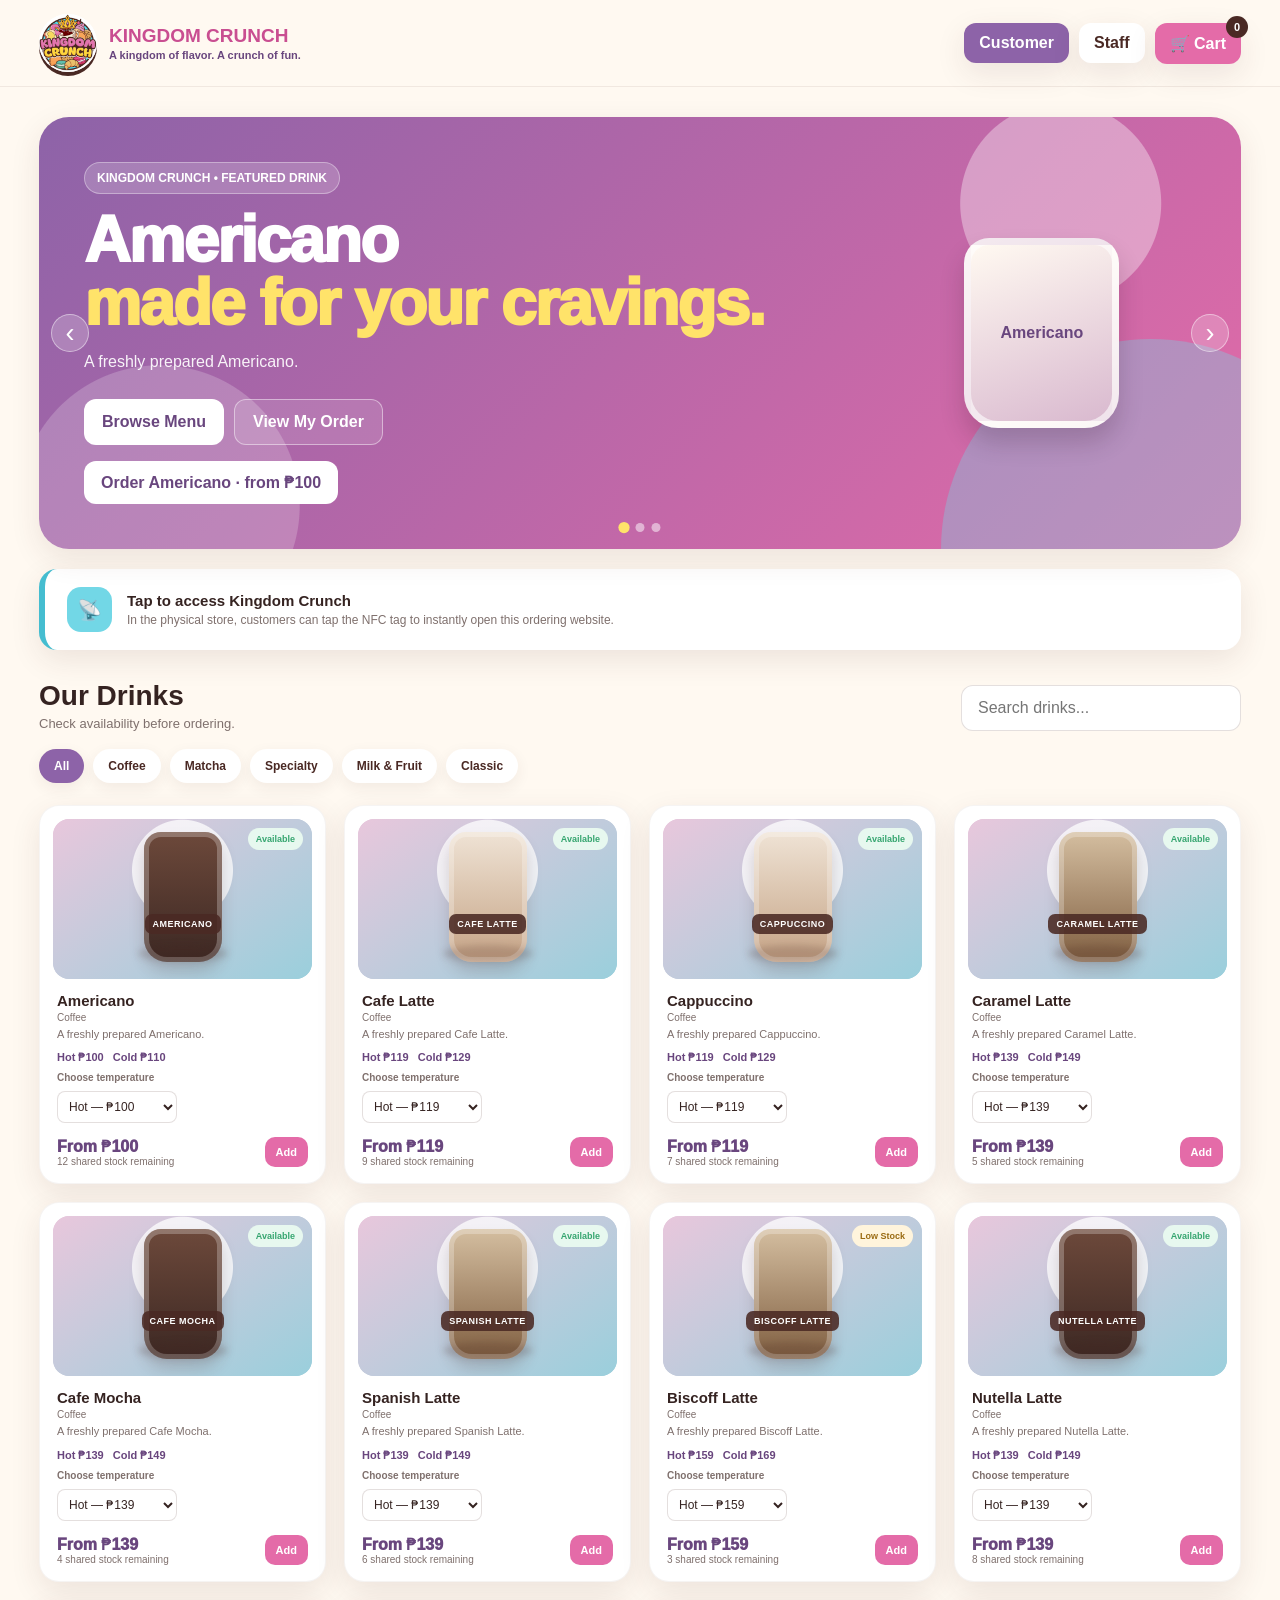
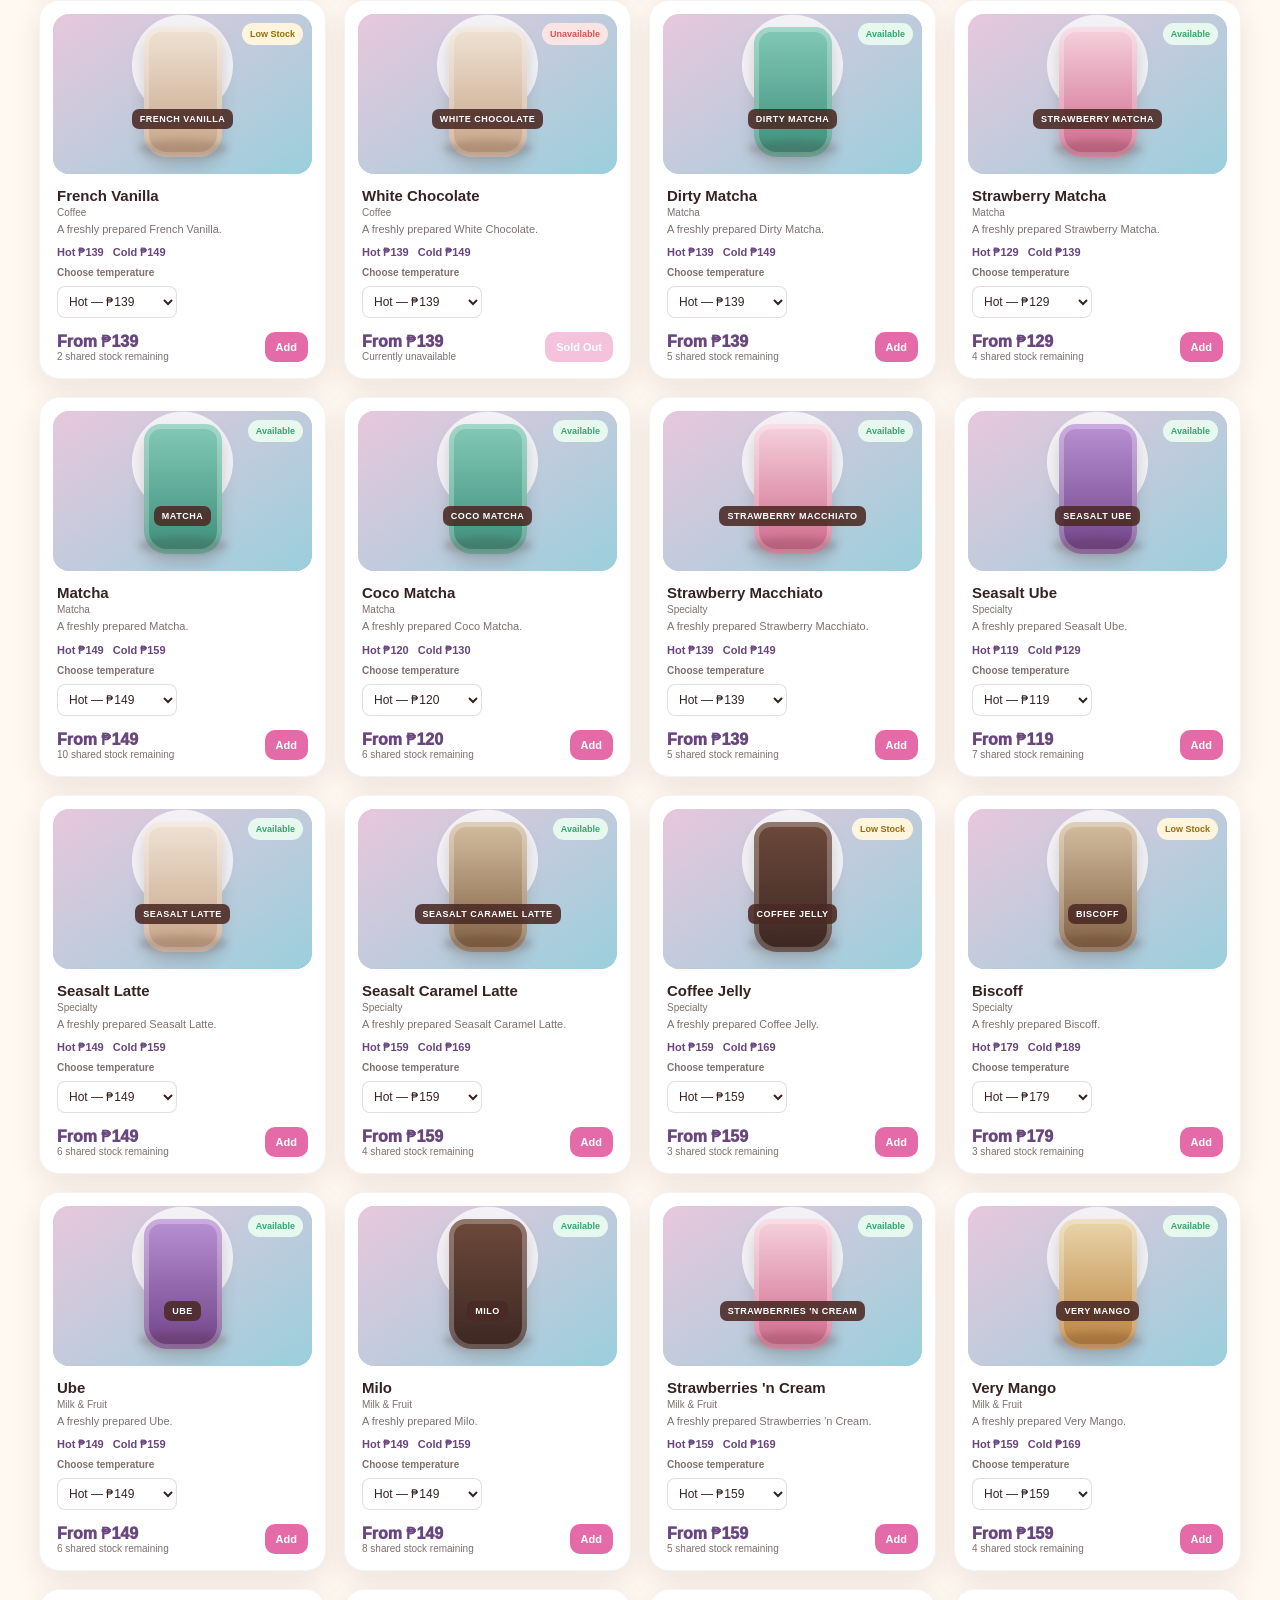
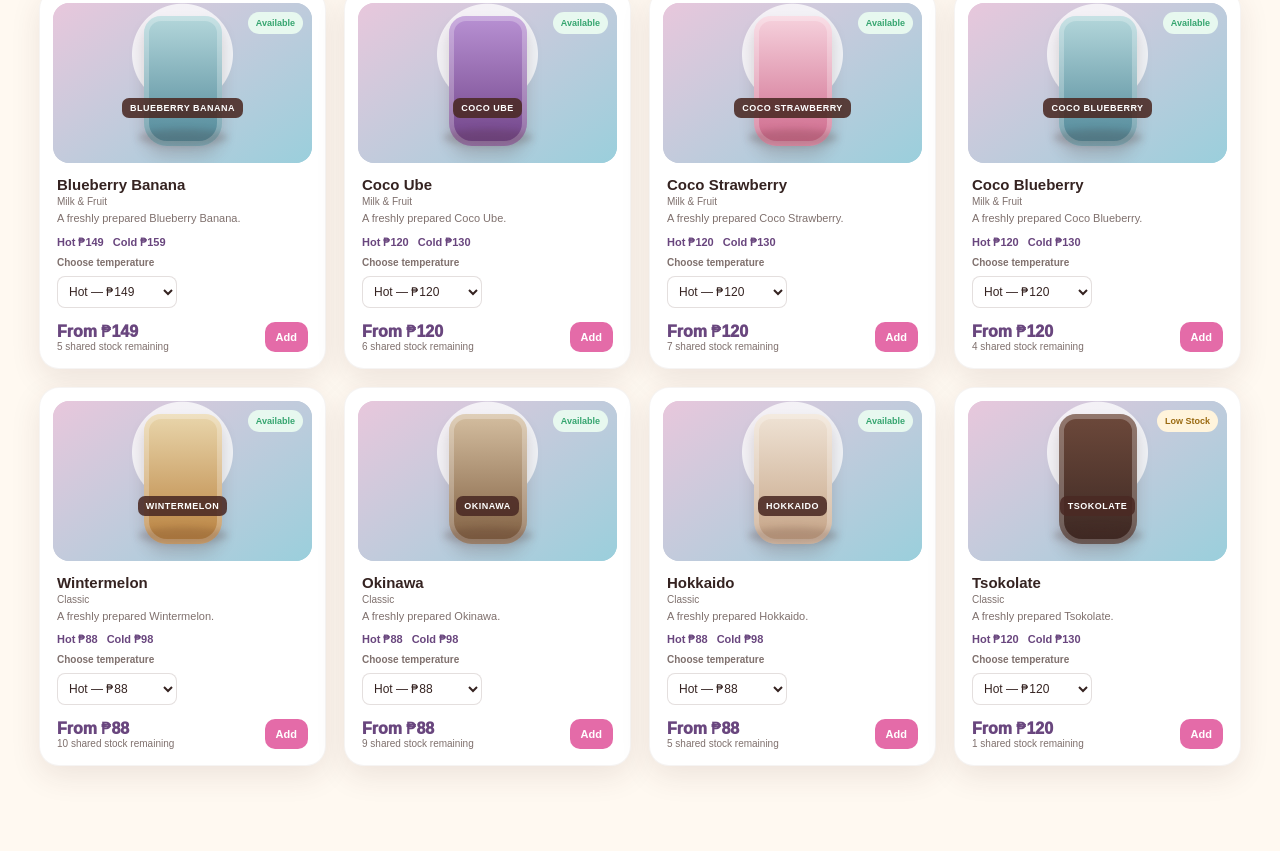
==== commit 6b071b1f: "Removed NFC Button" ====
--- a/index.html
+++ b/index.html
@@ -5,6 +5,7 @@
 <meta name="viewport" content="width=device-width, initial-scale=1.0">
 <title>Kingdom Crunch — Order & Inventory</title>
 
+<link rel="icon" type="image/png" href=".images/kingdom-crunch-logo.png">
 <link rel="stylesheet" href="Kingdom Crunch Design.css">
 </head>
 
@@ -90,14 +91,8 @@
                         to instantly open this ordering website.
                     </p>
                 </div>
-
-            </div>
-            <button class="nfc-btn" onclick="simulateNFC()">
-                Tap NFC
-            </button>
-
-        </div>
-
+            </div>
+        </div>
     </div>
 
     <!-- WEBSITE SECTION: Product menu, search, categories, availability, and ordering -->
